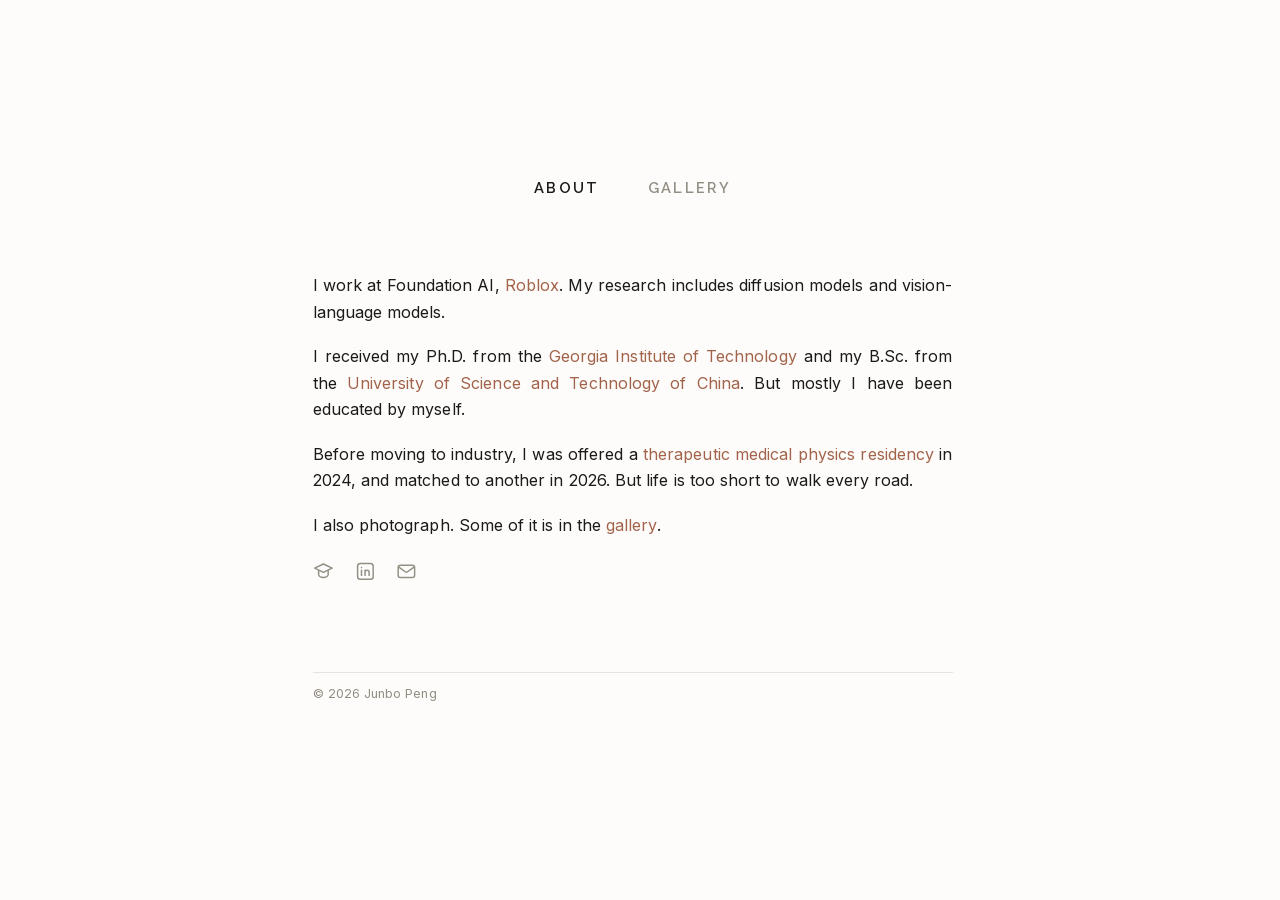
==== index.html @ 5d216608 "Add files via upload" ====
<!DOCTYPE html>
<html lang="en">
<head>
<meta charset="UTF-8">
<meta name="viewport" content="width=device-width, initial-scale=1">

<title>Junbo Peng</title>
<!-- ✏️ 替换：一句话描述，搜索引擎结果里会显示 -->
<meta name="description" content="Personal homepage of Junbo Peng — research in diffusion models and vision-language models, and photography.">

<!-- 分享到微信 / Slack / Twitter 时显示的预览卡片 -->
<!-- ✏️ 替换：上线后把 og:url 和 og:image 换成你的真实域名绝对路径 -->
<meta property="og:type"        content="website">
<meta property="og:title"       content="Junbo Peng">
<meta property="og:description" content="Research in diffusion models and vision-language models, and photography.">
<meta property="og:url"         content="https://junbopeng.github.io/">
<meta property="og:image"       content="https://junbopeng.github.io/images/og-card.jpg">
<meta name="twitter:card"       content="summary_large_image">

<link rel="icon" href="images/favicon-32.png" type="image/png" sizes="32x32">
<link rel="icon" href="images/favicon-16.png" type="image/png" sizes="16x16">
<link rel="apple-touch-icon" href="images/apple-touch-icon.png">
<link rel="preload" href="fonts/inter-latin.woff2" as="font" type="font/woff2" crossorigin>
<link rel="preload" href="fonts/raleway-latin.woff2" as="font" type="font/woff2" crossorigin>
<link rel="stylesheet" href="css/style.css?v=20261011-mobile-viewer">
</head>

<body>

<header class="masthead page reveal" style="--i:0">
  <nav class="nav" aria-label="Sections">
    <a href="index.html" aria-current="page">About</a>
    <a href="gallery.html">Gallery</a>
  </nav>
</header>

<!-- 页面上不显示，但搜索引擎和读屏软件需要一个 h1 -->
<h1 class="sr-only">Junbo Peng</h1>

<main class="page">

  <!-- ===== Intro ========================================================= -->
  <section class="intro reveal" style="--i:1" aria-label="Introduction">
    <p>
      I work at Foundation AI, <a href="https://www.roblox.com/">Roblox</a>.
      My research includes diffusion models and vision-language models.
    </p>
    <p>
      I received my Ph.D. from the
      <a href="https://www.gatech.edu/">Georgia Institute of Technology</a>
      and my B.Sc. from the
      <a href="https://en.ustc.edu.cn/">University of Science and Technology of China</a>.
      But mostly I have been educated by myself.
    </p>
    <p>
      Before moving to industry, I was offered a
      <a href="https://natmatch.com/medphys/">therapeutic medical physics residency</a>
      in 2024, and matched to another in 2026.
      But life is too short to walk every road.
    </p>
    <p>
      I also photograph. Some of it is in the <a href="gallery.html">gallery</a>.
    </p>
  </section>

  <!-- ===== 链接图标 =======================================================
       想加别的（GitHub、CV、ORCID…）复制一个 <li> 换掉 svg 里的路径就行。 -->
  <ul class="social reveal" style="--i:2">
    <li>
      <a href="https://scholar.google.com/citations?user=I4GqfzMAAAAJ&amp;hl=en"
         aria-label="Google Scholar" title="Google Scholar">
        <svg viewBox="0 0 24 24" aria-hidden="true">
          <path d="M12 3.5 22 8.3l-10 4.8L2 8.3z"/>
          <path d="M6.5 10.9v4.8c0 1.9 2.5 3.4 5.5 3.4s5.5-1.5 5.5-3.4v-4.8"/>
        </svg>
      </a>
    </li>
    <li>
      <!-- ✏️ 账号恢复后补上 href="https://www.linkedin.com/in/…"。
           现在故意不写 href：这样它不可点、也不进 Tab 焦点，不会变成死链。
           上线前若仍没有链接，把这个 <li> 整个删掉。 -->
      <a aria-label="LinkedIn" title="LinkedIn">
        <svg viewBox="0 0 24 24" aria-hidden="true">
          <rect x="3" y="3" width="18" height="18" rx="3.2"/>
          <path d="M7.5 10.6v6M7.5 7.6v.05"/>
          <path d="M11.6 16.6v-6M11.6 13.2c0-1.4 1-2.5 2.3-2.5s2.4 1.1 2.4 2.5v3.4"/>
        </svg>
      </a>
    </li>
    <li>
      <a href="mailto:pjbustc@gmail.com" aria-label="Email" title="Email">
        <svg viewBox="0 0 24 24" aria-hidden="true">
          <rect x="2.5" y="5" width="19" height="14" rx="2.6"/>
          <path d="m3.7 7.4 7.4 5.3a1.6 1.6 0 0 0 1.8 0l7.4-5.3"/>
        </svg>
      </a>
    </li>
  </ul>

</main>

<footer class="foot page reveal" style="--i:5">
    <span>© 2026 Junbo Peng</span>
</footer>

<script src="js/util.js"></script>
<script src="js/protect.js"></script>
</body>
</html>
---- css/style.css ----
/* =========================================================================
   Personal site — refined minimal
   自托管 Inter（正文）+ Raleway（导航/页脚）· 纸白 · 居中单栏
   ========================================================================= */

/* ---------- 1. 自托管字体 ----------------------------------------------- */

@font-face {
  font-family: 'Raleway';
  src: url('../fonts/raleway-latin.woff2') format('woff2');
  font-weight: 300 700;
  font-style: normal;
  font-display: swap;
  unicode-range: U+0000-00FF, U+0131, U+0152-0153, U+02BB-02BC, U+02C6,
    U+02DA, U+02DC, U+0304, U+0308, U+0329, U+2000-206F, U+20AC, U+2122,
    U+2191, U+2193, U+2212, U+2215, U+FEFF, U+FFFD;
}

@font-face {
  font-family: 'Raleway';
  src: url('../fonts/raleway-latin-ext.woff2') format('woff2');
  font-weight: 300 700;
  font-style: normal;
  font-display: swap;
  unicode-range: U+0100-02BA, U+02BD-02C5, U+02C7-02CC, U+02CE-02D7,
    U+02DD-02FF, U+0304, U+0308, U+0329, U+1D00-1DBF, U+1E00-1E9F,
    U+1EF2-1EFF, U+2020, U+20A0-20AB, U+20AD-20C0, U+2113, U+2C60-2C7F,
    U+A720-A7FF;
}

/* 照片信息用的界面字体。原来这里走系统字体栈（iOS 上 SF Pro、Windows 上
   Segoe UI），各家系统的界面字体都是为小字号密集数字设计的，读起来舒服，
   但每个平台长得不一样。Inter 是照着同一个方向做的开源字体（SIL OFL，
   允许随网站分发；SF Pro 的授权不允许），自带就能让所有设备渲染一致。
   只取 latin / latin-ext 两个子集，不要斜体——照片信息永远不用斜体。 */
@font-face {
  font-family: 'Inter';
  src: url('../fonts/inter-latin.woff2') format('woff2');
  font-weight: 400 600;
  font-style: normal;
  font-display: swap;
  unicode-range: U+0000-00FF, U+0131, U+0152-0153, U+02BB-02BC, U+02C6,
    U+02DA, U+02DC, U+0304, U+0308, U+0329, U+2000-206F, U+20AC, U+2122,
    U+2191, U+2193, U+2212, U+2215, U+FEFF, U+FFFD;
}

@font-face {
  font-family: 'Inter';
  src: url('../fonts/inter-latin-ext.woff2') format('woff2');
  font-weight: 400 600;
  font-style: normal;
  font-display: swap;
  unicode-range: U+0100-02BA, U+02BD-02C5, U+02C7-02CC, U+02CE-02D7,
    U+02DD-02FF, U+0304, U+0308, U+0329, U+1D00-1DBF, U+1E00-1E9F,
    U+1EF2-1EFF, U+2020, U+20A0-20AB, U+20AD-20C0, U+2113, U+2C60-2C7F,
    U+A720-A7FF;
}

@font-face {
  font-family: 'Raleway';
  src: url('../fonts/raleway-latin-italic.woff2') format('woff2');
  font-weight: 300 700;
  font-style: italic;
  font-display: swap;
  unicode-range: U+0000-00FF, U+0131, U+0152-0153, U+02BB-02BC, U+02C6,
    U+02DA, U+02DC, U+0304, U+0308, U+0329, U+2000-206F, U+20AC, U+2122,
    U+2191, U+2193, U+2212, U+2215, U+FEFF, U+FFFD;
}

/* ---------- 2. Tokens --------------------------------------------------- */

:root {
  /* 纸白，不是纯白。整站的灰都偏暖（R 比 B 高 10–15），背景若是绝对中性的
     #ffffff，被这一圈暖灰围着就会被眼睛读成「发黄的白」——不是错觉，是同时
     对比。让背景也带一点同样的暖，整体色温才一致。
     和看图层的 #f7f6f3 还构成一个连续的层次：纸白 → 盖上来的那一层稍深。 */
  --bg:          #fdfcfa;
  --ink:         #1b1a18;
  --ink-soft:    #56534c;
  --ink-faint:   #948f85;
  --rule:        #e7e4dd;
  --rule-strong: #cfcbc2;
  --accent:      #a2634a;   /* used sparingly: active tab + link hover */
  --wash:        #faf9f6;

  --measure: 46rem;   /* About 正文列 —— 每行约 87 字符 */
  --wide:    72rem;   /* Gallery */
  --gutter:  clamp(1.5rem, 5vw, 3rem);

  /* tab 栏上面的留白——原来头像 + 姓名 + 职称行占的那块。
     用 vh 是为了在任何屏幕高度上比例一致；调这一个值就能把整站上移/下移。 */
  --masthead-top:   clamp(3.5rem, 22vh, 11rem);
  /* 滚动钉住之后，tab 上方保留的那一点呼吸——别让字贴死浏览器边 */
  --masthead-stuck: 1.15rem;
  /* 内容从下面滑过去时，带子底边和照片之间的那道空隙 */
  --shelf:          0.9rem;
  /* tab 栏到正文之间的间距 */
  --content-gap:    clamp(2.4rem, 6vw, 4rem);

  /* 正文用 Inter —— 它是为屏幕正文设计的：x-height 大、字腔收敛，
     16px 下的清晰度相当于 Raleway 的 17px，而字块更实、更成段。 */
  --sans: 'Inter', -apple-system, BlinkMacSystemFont, 'Segoe UI',
          'Helvetica Neue', Arial, 'PingFang SC', 'Microsoft YaHei', sans-serif;

  /* Raleway 退到展示位：导航、页脚这类短的、全大写加宽字距的文本。
     它是展示体，那正是它擅长的地方；整段正文用它会显得空。 */
  --display: 'Raleway', 'Helvetica Neue', Arial, 'PingFang SC',
             'Hiragino Sans GB', 'Microsoft YaHei', sans-serif;

  /* 照片信息（地点/时间/机身/参数）。现在和正文同一个字体了，这个 token
     单独留着，是为了以后想让照片信息和正文分家时只改这一行。 */
  --meta-sans: var(--sans);
  --ease: cubic-bezier(0.22, 0.61, 0.36, 1);
}

/* ---------- 3. Reset ---------------------------------------------------- */

*, *::before, *::after { box-sizing: border-box; }

html {
  -webkit-text-size-adjust: 100%;
  scroll-behavior: smooth;
  /* 始终预留滚动条宽度。否则内容变长、滚动条出现时容器会突然窄十几像素，
     已经按旧宽度算好的对齐行就会溢出（也顺带消除了翻页时的整体位移）。 */
  scrollbar-gutter: stable;
}

body {
  margin: 0;
  background: var(--bg);
  color: var(--ink);
  font-family: var(--sans);
  font-size: 1rem;             /* 16px —— Inter 的 x-height 够大，不需要 Raleway 那额外一号 */
  font-weight: 400;
  line-height: 1.65;
  letter-spacing: 0.004em;
  -webkit-font-smoothing: antialiased;
  -moz-osx-font-smoothing: grayscale;
}

img { max-width: 100%; height: auto; display: block; }

/* 照片不可拖拽、不可选中、iOS 上长按不弹「存储图像」。
   这只是门槛，不是锁——浏览器要显示图片就必须先下载它。真正起作用的
   是只发 2400px 这件事，见 README。 */
.jtile img,
.gtile img,
.series-cover img,
.lightbox-stage img {
  -webkit-user-drag: none;
  user-select: none;
  -webkit-user-select: none;
  -webkit-touch-callout: none;
}

::selection { background: #f0e2da; color: var(--ink); }

:focus-visible {
  outline: 2px solid var(--accent);
  outline-offset: 3px;
  border-radius: 2px;
}

/* ---------- 4. Shell ---------------------------------------------------- */

.page {
  max-width: var(--measure);
  margin-inline: auto;
  padding-inline: var(--gutter);
}

.page--wide { max-width: var(--wide); }

/* ---------- 5. Masthead ------------------------------------------------- */
/* tab 栏（gallery 页还含分类 bar），滚动时钉在顶部。
   Change --masthead-top if you want it to breathe more or less. */

.masthead {
  padding-top: var(--masthead-top);
  padding-bottom: var(--shelf);

  /* 负的 top 是这里的关键：粘性定位要等元素顶边碰到 top 才停住，给个负值，
     它就会先往上滚掉 (--masthead-top − --masthead-stuck) 那么高，也就是把那块
     大留白滚出视野，然后才停下。于是「进门第一眼的留白」和「浏览时的紧凑」
     用同一个盒子实现，不需要 JS 去测量或切换 class。 */
  position: sticky;
  top: calc(var(--masthead-stuck) - var(--masthead-top));
  z-index: 20;
  background: var(--bg);        /* 不透明，照片才能干净地滑到下面 */
}

/* tab 栏到正文之间的间距。它挂在正文上而不是塞进 .masthead 的 padding，
   是因为这段空隙应该跟着内容一起滚走——钉住的那条带子只该有 bar 和一点余白。
   减去 --shelf 是因为那部分已经由 .masthead 的下内边距提供了。 */
body > main { margin-top: calc(var(--content-gap) - var(--shelf)); }

/* Visually hidden, still read by search engines and screen readers */
.sr-only {
  position: absolute;
  width: 1px;
  height: 1px;
  margin: -1px;
  padding: 0;
  overflow: hidden;
  clip: rect(0 0 0 0);
  clip-path: inset(50%);
  white-space: nowrap;
  border: 0;
}

/* ---------- 6. Tabs ----------------------------------------------------- */

.nav {
  /* tab 字号——这一个值改完，间距和下划线会跟着一起缩放 */
  --tab-size: 0.92rem;

  display: flex;
  justify-content: center;
  gap: clamp(2rem, 5vw, 3rem);
}

.nav a {
  position: relative;
  padding-bottom: 0.5rem;
  color: var(--ink-faint);
  font-family: var(--display);
  font-size: var(--tab-size);
  font-weight: 600;
  letter-spacing: 0.16em;
  text-transform: uppercase;
  text-decoration: none;
  transition: color 0.28s var(--ease);
}

.nav a::after {
  content: '';
  position: absolute;
  left: 0;
  bottom: 0;
  width: 100%;
  height: 1px;
  background: var(--accent);
  transform: scaleX(0);
  transform-origin: center;
  transition: transform 0.34s var(--ease);
}

/* 悬停时出横线 —— 这时候它表示「可以点」，是动作提示 */
.nav a:hover { color: var(--ink); }
.nav a:hover::after { transform: scaleX(1); }

/* 当前页只靠文字颜色区分，不再加横线：
   深色 vs 浅灰 已经说清楚了，横线是把同一件事说第二遍；
   而且页面上还有一条同为 --accent 的分类 bar，两条同色横线上下叠着
   会被误读成一组。状态对读屏软件由 aria-current 承担，不受影响。 */
.nav a[aria-current='page'] { color: var(--ink); }

/* ---------- 7. 正文 ------------------------------------------------------- */

p { margin: 0 0 1.15rem; }
p:last-child { margin-bottom: 0; }

/* 正文链接靠颜色区分，不带下划线。
   赭石对正文的对比度是 3.66:1，过了「纯靠颜色区分链接」的 3:1 门槛
   （WCAG 1.4.1 / 技术 G183）。但那条技术还要求悬停和聚焦时出现一个
   非颜色的提示 —— 所以 hover 时补一条下划线，focus 由全局的
   :focus-visible 描边负责。
   导航、社交图标、Series 那几类链接都自带 color 声明，不受这里影响。 */
a {
  color: var(--accent);
  text-decoration: none;
  text-decoration-thickness: 1px;
  text-underline-offset: 0.22em;
  transition: color 0.25s var(--ease);
}

a:hover {
  color: #7f4d3a;                                          /* 老浏览器兜底 */
  color: color-mix(in srgb, var(--accent) 80%, var(--ink));
  text-decoration: underline;
}

/* 上面那条下划线只该出现在正文的行内链接上。
   这几类链接各自已经有悬停语言 —— tab 是 ::after 画的那条动画线、
   图标是变色加底色、系列卡片是整块响应 —— 再叠一条真正的 text-decoration
   就会出现两道线。它们的 :hover 规则里没写 text-decoration，
   所以会落到通用规则上，必须在这里挡掉。 */
.nav a:hover,
.social a:hover,
.social a:focus-visible,
.series-link:hover { text-decoration: none; }

/* ---------- 8. Intro ----------------------------------------------------- */

.intro {
  /* 12px。原来是 clamp(2.2rem, 5vw, 3.2rem)，在宽屏上是 51px —— 图标上下
     各隔着几十像素、左右全是空的，就成了漂在中间的一块。贴到这个距离，
     它才读成最后一段的尾巴。 */
  padding-bottom: 0.75rem;
}

.intro p {
  text-align: justify;
  /* 两端对齐必须配连字符断词，否则为了撑满每一行，词间距会被拉开，
     形成一条条贯穿段落的空白「河流」。断词依赖 <html lang>，已设为 en。 */
  -webkit-hyphens: auto;
  hyphens: auto;
}

/* ---------- 9. 链接图标 --------------------------------------------------- */

.social {
  margin: 0;
  padding: 0;
  list-style: none;
  display: flex;
  /* gap 是 0，但看上去仍有 20px 的空档 —— 42px 的圆形热区里图形只占 21px，
     两边各有 10px 看不见的留白。热区不能再小（44px 是可点击下限），所以
     想收紧只能从 gap 下手。原来 gap: 0.5rem 时视觉间距是 29px，
     比图形本身还宽 1.4 倍，一排读起来是散的。
     热区首尾相接也更好点 —— 中间不留"点了没反应"的死区。 */
  gap: 0;
  /* 图形两侧那 10px 留白同样让最左的图标看起来往右缩，往左抵掉一点才和
     正文左缘对齐。 */
  margin-left: -0.6rem;
}

.social a {
  display: grid;
  place-items: center;
  width: 2.6rem;
  height: 2.6rem;
  border-radius: 50%;
  color: var(--ink-faint);
  text-decoration: none;
  transition: color 0.25s var(--ease), background 0.25s var(--ease);
}

.social a:hover,
.social a:focus-visible {
  color: var(--accent);
  background: rgba(30, 26, 20, 0.05);
}

.social svg {
  width: 1.3rem;
  height: 1.3rem;
  fill: none;
  stroke: currentColor;
  stroke-width: 1.7;
  stroke-linecap: round;
  stroke-linejoin: round;
}

/* ---------- 12. Footer --------------------------------------------------- */

/* 页脚不写 font-family —— 直接继承 body 的 --sans（Inter），和正文一致。
   Raleway 只留给导航了。 */
.foot {
  margin-top: clamp(3rem, 7vw, 5rem);
  padding-block: 0.85rem clamp(2.5rem, 6vw, 4rem);
  /* 行高必须一起收。页脚原本继承正文的 1.65，11.5px 的字行盒就有 19px，
     字形上下各多出约 3.7px 空的半行距 —— 它撑在 padding 和字之间，
     所以只调 padding 的话，眼睛看到的空档永远比写的数大一截。
     单行小字不需要 1.65，那是给多行正文的。 */
  line-height: 1.2;
  position: relative;              /* ::before 的定位基准 */
  display: flex;
  flex-wrap: wrap;
  justify-content: space-between;
  align-items: center;
  gap: 0.5rem 1.5rem;
  color: var(--ink-faint);
  /* 0.8rem 而不是原来的 0.72rem：全大写靠 cap height 撑视觉大小，改成小写之后
     只剩 x-height，同样字号会显得小一号，补回来。 */
  font-size: 0.8rem;
  /* 字距也要一起收。0.1em 是给全大写的——大写字母本来就挤，需要拉开才好认；
     小写字母自带字腔，再拉开就散成一个个孤立的字母了。 */
  letter-spacing: 0.005em;
}

/* 横线用绝对定位的 ::before，不用 border-top。
   border 画在盒子的内边距外沿，而 .page 左右各有一个 --gutter 的槽，
   所以 border-top 会比文字每边宽出一个槽（实测 736px vs 640px）。
   这里按槽内缩，线就和正文、和上面的内容严格对齐了。
   flex 容器里绝对定位的子元素不算 flex item，不会挤进那一行。 */
.foot::before {
  content: '';
  position: absolute;
  top: 0;
  left: var(--gutter);
  right: var(--gutter);
  border-top: 1px solid var(--rule);
}

/* ---------- 12b. 分类筛选（扁长 bar，无文字标签）-------------------------
   按钮本身撑到 44px 高（触摸目标下限），画出来的 bar 只有 5px —— 视觉上是
   一条细线，手指点得中。分类名只存在于 title 和 aria-label 里：页面上不显示，
   但鼠标悬停能确认、读屏软件能正常使用。 */

/* 四条等分整个网格宽度，缝隙很窄 —— 读起来是一条被切成四段的线，
   而不是几个漂在中间的小标记。 */
.filter {
  display: flex;
  gap: 0.22rem;
  /* 下方的空隙由 .masthead 的 --shelf 统一给，这里不再自带外边距——
     否则钉住时带子底下会多出一段空白 */
  margin: 0;
}

.filter button {
  flex: 1;
  min-width: 0;
  height: 2.75rem;              /* 44px 热区 */
  padding: 0;
  border: 0;
  background: none;
  cursor: pointer;
  display: grid;
  place-items: center;
}

/* 四段都是实心的，只有深浅之分 —— 描边的空框会读成「四个盒子」，太吵；
   同一条线上一段变深，才读成「这一段被选中了」。
   全部走站点强调色 --accent（黄棕 / 赭石），和导航选中的下划线同一个颜色，
   所以这条 bar 读起来是站点自己的东西，而不是一个通用控件。 */
.filter {
  --bar-idle:  #e5d3cc;                    /* 老浏览器兜底 */
  --bar-idle:  color-mix(in srgb, var(--accent) 28%, var(--bg));
  --bar-hover: #cca99c;
  --bar-hover: color-mix(in srgb, var(--accent) 55%, var(--bg));
}

.filter button::before {
  content: '';
  width: 100%;
  height: 0.34rem;
  border-radius: 1px;
  background: var(--bar-idle);
  transition: background 0.22s var(--ease);
}

.filter button:hover::before               { background: var(--bar-hover); }
.filter button[aria-pressed='true']::before,
.filter button[aria-pressed='true']:hover::before { background: var(--accent); }

.filter button:focus-visible {
  outline: 2px solid var(--accent);
  outline-offset: -6px;
}

/* 没有文字标签时，「点了之后画面变了」是唯一的反馈，得让它看得见。
   用 animation 而不是「加 class → 定时器移除」：定时器被节流时那个 class
   会留在原地，整个网格就一直是灰的。动画播完自己就恢复，没有卡住的可能。 */
@keyframes gallery-swap {
  from { opacity: 0.25; }
  to   { opacity: 1; }
}
.gallery.is-swapping { animation: gallery-swap 0.28s var(--ease); }

/* ---------- 13. Gallery grid --------------------------------------------- */

/* ---------- 13. Gallery：模块化网格 ---------------------------------------
   每个横图占一格，竖图占上下两格 —— 数学上很凑巧：3:2 横图两张竖排的高度
   只比 2:3 竖图矮约 12%，所以竖图只需裁掉很小一点就能对齐。
   裁切只发生在展示层（object-fit: cover），文件和灯箱里都是完整画面。
   列数和行高由 js/gallery.js 按容器宽度算出来写进内联样式。 */

.gallery {
  display: grid;
  padding-bottom: 1rem;
}

.gtile {
  position: relative;
  display: block;
  overflow: hidden;
  text-decoration: none;
  cursor: zoom-in;
}

/* 竖图占两行 */
.gtile--tall { grid-row: span 2; }

.gtile img {
  width: 100%;
  height: 100%;
  object-fit: cover;
  object-position: center;     /* 裁上下两头，保留中间 */
  transition: opacity 0.35s var(--ease);
}

.gtile:hover img { opacity: 0.88; }

.jtile .shot-cap,
.gtile .shot-cap {
  display: block;
  position: absolute;
  left: 0;
  right: 0;
  bottom: 0;
  padding: 3.2rem 0.9rem 0.75rem;
  /* 三段而不是两段：文字所在的那一条要保持足够暗，再往上才开始化开。
     单纯的「底部 0.55 → 顶部透明」在文字高度上只剩 0.39，压不住亮的画面——
     旧金山黑白那张的楼顶把对比度拉到 2.4:1，白字几乎看不见。 */
  background: linear-gradient(to top,
              rgba(20, 18, 16, 0.70) 0,
              rgba(20, 18, 16, 0.60) 45%,
              transparent 100%);
  color: #fff;
  font-family: var(--meta-sans);   /* 和看图界面的照片信息保持一致 */
  font-size: 0.78rem;
  font-weight: 500;
  letter-spacing: 0.01em;
  opacity: 0;
  transition: opacity 0.32s var(--ease);
}

.jtile:hover .shot-cap,
.jtile:focus-visible .shot-cap,
.gtile:hover .shot-cap,
.gtile:focus-visible .shot-cap { opacity: 1; }

/* 触屏没有悬停。
   Series 页（.jtile）的地名因此常显。
   Gallery 的网格（.gtile）不常显：每张缩略图底下都压一条深色渐变加白字，
   十三张一起看就是十三块黑角，网格本身的节奏全被盖住了。手机上点开大图
   一样能看到地名，所以这里留白。要改的话把 .gtile .shot-cap 加进下面这条。 */
@media (hover: none) {
  .jtile .shot-cap { opacity: 1; }
}

/* ---------- 13b. Series index --------------------------------------------- */

/* 两列 —— 索引要读起来像目录：一屏能看到三四个系列，而不是一个系列占一屏 */
.series-list {
  margin: 0;
  padding: 0;
  list-style: none;
  display: grid;
  grid-template-columns: repeat(auto-fit, minmax(19rem, 1fr));
  gap: clamp(2rem, 4vw, 3.25rem) clamp(1.5rem, 3vw, 2.5rem);
  max-width: 56rem;
  margin-inline: auto;
}

.series-link {
  display: grid;
  gap: 0.9rem;
  text-decoration: none;
  color: inherit;
}

.series-cover {
  display: block;
  overflow: hidden;
  aspect-ratio: 3 / 2;
}

.series-cover img {
  width: 100%;
  height: 100%;
  object-fit: cover;
  transition: opacity 0.4s var(--ease), transform 0.8s var(--ease);
}

.series-link:hover .series-cover img { opacity: 0.9; transform: scale(1.02); }

.series-meta { display: grid; gap: 0.15rem; }

.series-title {
  font-size: 1.05rem;
  font-weight: 600;
  letter-spacing: 0.01em;
}

.series-sub {
  font-family: var(--meta-sans);
  font-size: 0.85rem;
  color: var(--ink-faint);
}

.series-link:hover .series-title { color: var(--accent); }

/* ---------- 13c. One series: justified rows -------------------------------- */

.set-head {
  padding-bottom: clamp(1.8rem, 4vw, 2.6rem);
  display: grid;
  gap: 0.3rem;
  justify-items: center;
  text-align: center;
}

.set-back {
  font-family: var(--meta-sans);
  font-size: 0.82rem;
  color: var(--ink-faint);
  text-decoration: none;
  margin-bottom: 0.6rem;
}

.set-back:hover { color: var(--accent); }

.set-title {
  margin: 0;
  font-size: clamp(1.3rem, 3vw, 1.7rem);
  font-weight: 300;
  letter-spacing: 0.01em;
}

.set-sub {
  margin: 0;
  font-family: var(--meta-sans);
  font-size: 0.85rem;
  color: var(--ink-faint);
}

.jrow {
  display: flex;
  /* 视口外的行不参与渲染 —— 上百张时滚动流畅度差别很明显。
     contain-intrinsic-size 由 JS 按行高写入，避免滚动条乱跳。 */
  content-visibility: auto;
}

.jtile {
  display: block;
  position: relative;
  overflow: hidden;
  flex: none;
  cursor: zoom-in;
}

.jtile img {
  width: 100%;
  height: 100%;
  object-fit: cover;
  transition: opacity 0.35s var(--ease);
}

.jtile:hover img { opacity: 0.88; }

/* 触发「继续加载」的哨兵。必须有真实高度：IntersectionObserver 对
   零面积元素的相交判定在各浏览器上并不一致，实测不会触发。 */
#jsentinel { height: 1px; }

/* ---------- 14. Lightbox -------------------------------------------------- */

/* 浅色观片背景，和站点整体一致。底色比页面白稍暗一点点，
   让它读起来是「盖上来的一层」而不是同一张纸；照片带一层柔和投影，
   否则浅色背景上白色调的照片会没有边界、显得漂浮。 */

.lightbox {
  --lb-bg:       #f7f6f3;
  --lb-ink:      var(--ink);
  --lb-ink-soft: var(--ink-faint);
  --lb-shadow:   drop-shadow(0 16px 40px rgba(38, 33, 27, 0.17));
  /* 照片信息的灰：文字和图标同一个值。把 50% 调大就更黑、更清晰 */
  --lb-meta-ink: #898886;                                          /* 老浏览器兜底 */
  --lb-meta-ink: color-mix(in srgb, var(--lb-ink) 50%, var(--lb-bg));
  /* 控件尺寸与它到照片的距离；舞台留白按这个算，箭头才不会压到照片上 */
  --lb-ctrl:     3.25rem;
  --lb-ctrl-gap: 0.8rem;
  --lb-pad-x:    clamp(1rem, 4vw, calc(var(--lb-ctrl) + var(--lb-ctrl-gap) + 0.75rem));
  /* 照片最多占显示区的比例 —— 调这一个值就能改看图时照片的大小 */
  --lb-scale:    0.8;
  /* 照片下沿到参数行的距离 */
  --lb-cap-gap:  0.95rem;

  position: fixed;
  inset: 0;
  z-index: 100;
  display: grid;
  overflow: hidden;        /* 兜底：任何残留溢出都不该把页面撑出横向滚动 */
  background: var(--lb-bg);
  opacity: 0;
  visibility: hidden;
  transition: opacity 0.3s var(--ease), visibility 0.3s;
}

.lightbox.is-open { opacity: 1; visibility: visible; }

/* 单个 <img> 铺满整个 stage，用 object-fit 把照片装在里面。
   显示框由 stage 决定、与图片自身分辨率无关，所以先塞缓存里的小图、
   再换成全尺寸图时不会跳尺寸。加载中带一点模糊，换图时自然「变清晰」。 */
.lightbox-stage {
  display: grid;
  place-items: center;
  min-height: 0;
  /* 上方留白要装得下照片顶上的计数和关闭按钮 */
  padding: clamp(3.6rem, 8vh, 5rem) var(--lb-pad-x) clamp(1.5rem, 4vh, 2.5rem);
}

/* 尺寸等于照片本身（img 的像素尺寸由 fit() 给出），控件的定位基准 */
.lb-frame {
  position: relative;
  line-height: 0;
}

/* 照片和参数行是一个整体，一起居中 —— 参数行才会永远贴在照片下沿，
   而不是被留白推到屏幕底部。图片的像素尺寸由 gallery.js 的 fit() 算出来。 */
.lb-figure {
  margin: 0;
  display: flex;
  flex-direction: column;
  align-items: flex-start;   /* 参数行贴照片左缘 */
  gap: var(--lb-cap-gap);
  min-height: 0;
  /* 宽度由 gallery.js 的 fit() 设成照片宽度 —— 否则 figure 会被最宽的
     那一行文字撑开，照片和文字就不再共享同一条左边线 */
}

.lightbox-stage img {
  display: block;
  pointer-events: none;   /* 点空白关闭的判定交给 JS，见 gallery.js */
  /* drop-shadow 跟随照片的实际轮廓；box-shadow 会画在整个 img 盒子上。
     blur 两个状态都写上，函数列表一致过渡才能平滑插值。 */
  filter: blur(0) var(--lb-shadow);
  transition: filter 0.4s var(--ease);
}

#lbImage.is-loading { filter: blur(4px) var(--lb-shadow); }

.lightbox.is-open .lightbox-stage { animation: lb-in 0.42s var(--ease) both; }

@keyframes lb-in {
  from { opacity: 0; transform: scale(0.982); }
  to   { opacity: 1; transform: none; }
}

/* 四行：地点 / 时间 / 机身 / 曝光参数，整块与照片左对齐 */
.lightbox-bar {
  display: grid;
  gap: 0.42rem;
  justify-items: start;
  justify-content: start;
  max-width: 100%;
  text-align: left;
}

.lb-line {
  margin: 0;
  display: grid;
  grid-template-columns: auto 1fr;
  align-items: center;
  gap: 0.62rem;
  color: var(--lb-meta-ink);     /* 和图标同一个灰 */
  font-family: var(--meta-sans);
  font-size: 0.94rem;            /* 系统字体的 x-height 比 Raleway 小，补一点 */
  line-height: 1.45;
  letter-spacing: 0;             /* 不再需要 Raleway 那点补偿字距 */
}

.lb-line[hidden] { display: none; }

/* 没填地点时这一行留空但保留。空的 <span> 不产生行盒，会把整行压扁，
   用一个不换行空格把行高撑住，四行的总高度才在所有照片间保持一致。 */
.lb-line span:empty::after { content: "\00a0"; }

.lb-line--nums { font-variant-numeric: tabular-nums; }

/* 曝光行：F / S / ISO 是标签，压淡；数值保持正常，读的时候视线直接落在数上。
   用 color-mix 从同一个灰推导，改配色时不会脱节。 */
/* 曝光行：75mm F5.6 S1/500 ISO100
   参数内部不留空格，所以这一行里的空格全都是组与组之间的分隔 ——
   直接加宽它们就够了，不需要额外的元素。 */
.lb-exposure { word-spacing: 0.42em; }

.lb-line svg {
  width: 1.15em;
  height: 1.15em;
  fill: none;
  stroke: currentColor;
  stroke-width: 1.7;
  stroke-linecap: round;
  stroke-linejoin: round;
  /* 不再压透明度 —— 灰度已经做进 --lb-meta-ink，图标和文字才是同一个值 */
}

/* 定位针里那一点是实心的，不是描边的小圈。CSS 的 fill:none 会盖过
   SVG 的 fill 属性，所以必须在这里翻回来。 */
.lb-line svg .dot { fill: currentColor; stroke: none; }

/* ---- controls ---- */

/* z-index 是必需的，不是保险：stage 打开时带 transform 动画会被提升成合成层，
   而这些按钮在 DOM 里排在 stage 之前，不显式抬高就会被它盖住、点击失效。 */
.lb-btn {
  position: absolute;
  z-index: 2;
  width: var(--lb-ctrl);
  height: var(--lb-ctrl);
  display: grid;
  place-items: center;
  border: 0;
  border-radius: 50%;
  background: rgba(30, 26, 20, 0.045);
  color: var(--lb-ink-soft);
  cursor: pointer;
  transition: background 0.25s var(--ease), color 0.25s var(--ease);
}

.lb-btn:hover {
  background: rgba(30, 26, 20, 0.1);
  color: var(--ink);
}

/* 左右箭头：垂直居中于视口，水平位置由 fit() 按「最宽的照片」算出来。
   锚到照片本身的话，横图换竖图时照片一窄，按钮就会左右横跳。 */
.lb-prev,
.lb-next { top: 50%; transform: translateY(-50%); }

/* 关闭：照片正上方、右缘对齐 */
.lb-close {
  bottom: 100%;
  right: 0;
  margin-bottom: 0.45rem;
  width: 2.6rem;
  height: 2.6rem;
}

/* 图标画在 24 格网里、描边 1.7，和照片信息那四个图标同一套。
   关闭按钮的圆比箭头小，图形也跟着小一号，两者的留白比例才一致。 */
.lb-btn svg {
  width: 1.4rem;
  height: 1.4rem;
  fill: none;
  stroke: currentColor;
  stroke-width: 1.7;
  stroke-linecap: round;
  stroke-linejoin: round;
}

.lb-close svg { width: 1.15rem; height: 1.15rem; }

/* 只有一张照片时不显示左右箭头 */
.lightbox.is-single .lb-prev,
.lightbox.is-single .lb-next { display: none; }

/* 计数：照片正上方、左缘对齐 */
.lb-count {
  position: absolute;
  z-index: 2;
  bottom: 100%;
  left: 0;
  margin-bottom: 1.15rem;
  color: var(--lb-meta-ink);
  font-family: var(--meta-sans);
  font-size: 0.8rem;
  letter-spacing: 0.1em;
  line-height: 1;
  font-variant-numeric: tabular-nums;
}

/* 触屏上靠滑动翻页，箭头只会挡住照片 */
@media (hover: none) {
  .lb-prev, .lb-next { display: none; }
}

/* 窄屏（和网格换成两列同一个断点）。
   --lb-scale 是两个方向共用的：桌面是宽屏，收到 80% 正好把照片和边框拉开；
   到了竖长的手机屏，同一个比例只是把照片压成中间一小条，上下白白空着六成。
   这里让它吃满可用宽度，左右只留一点边距——横向已经没有箭头要避让了。
   高度那一路的约束（availH − 参数行）在 fit() 里，竖图不会被撑出屏幕。 */
@media (max-width: 640px) {
  .lightbox {
    --lb-scale: 1;
    --lb-pad-x: 1.1rem;
  }
  /* iOS 浏览器的大图不走 blur/drop-shadow 合成层，避免解码后照片空白。 */
  .lightbox-stage img,
  #lbImage.is-loading { filter: none; transition: none; }
  .lightbox.is-open .lightbox-stage { animation: none; }
}

body.lb-locked { overflow: hidden; }

/* ---------- 15. Load-in ---------------------------------------------------- */

.reveal {
  opacity: 0;
  transform: translateY(9px);
  animation: rise 0.75s var(--ease) forwards;
  animation-delay: calc(var(--i, 0) * 90ms);
}

@keyframes rise {
  to { opacity: 1; transform: none; }
}

@media (prefers-reduced-motion: reduce) {
  html { scroll-behavior: auto; }
  *, *::before, *::after {
    animation-duration: 0.01ms !important;
    animation-iteration-count: 1 !important;
    transition-duration: 0.01ms !important;
  }
  .reveal { opacity: 1; transform: none; }
}

/* ==========================================================================
   16. PLACEHOLDER HIGHLIGHT
   给待填写的内容加一层浅底色。正文已经全部填完，HTML 里现在一个
   <span class="todo"> 都没有了，所以这条规则暂时无处可用。

   留着是因为以后加新段落时它还有用：把 span 套上、把下面的注释去掉，
   没填的地方就会亮起来。确定不再需要就整节删掉。
   ========================================================================== */

/*
.todo {
  background: #fdf5ee;
  box-shadow: 0 0 0 2px #fdf5ee;
  border-radius: 1px;
}
*/
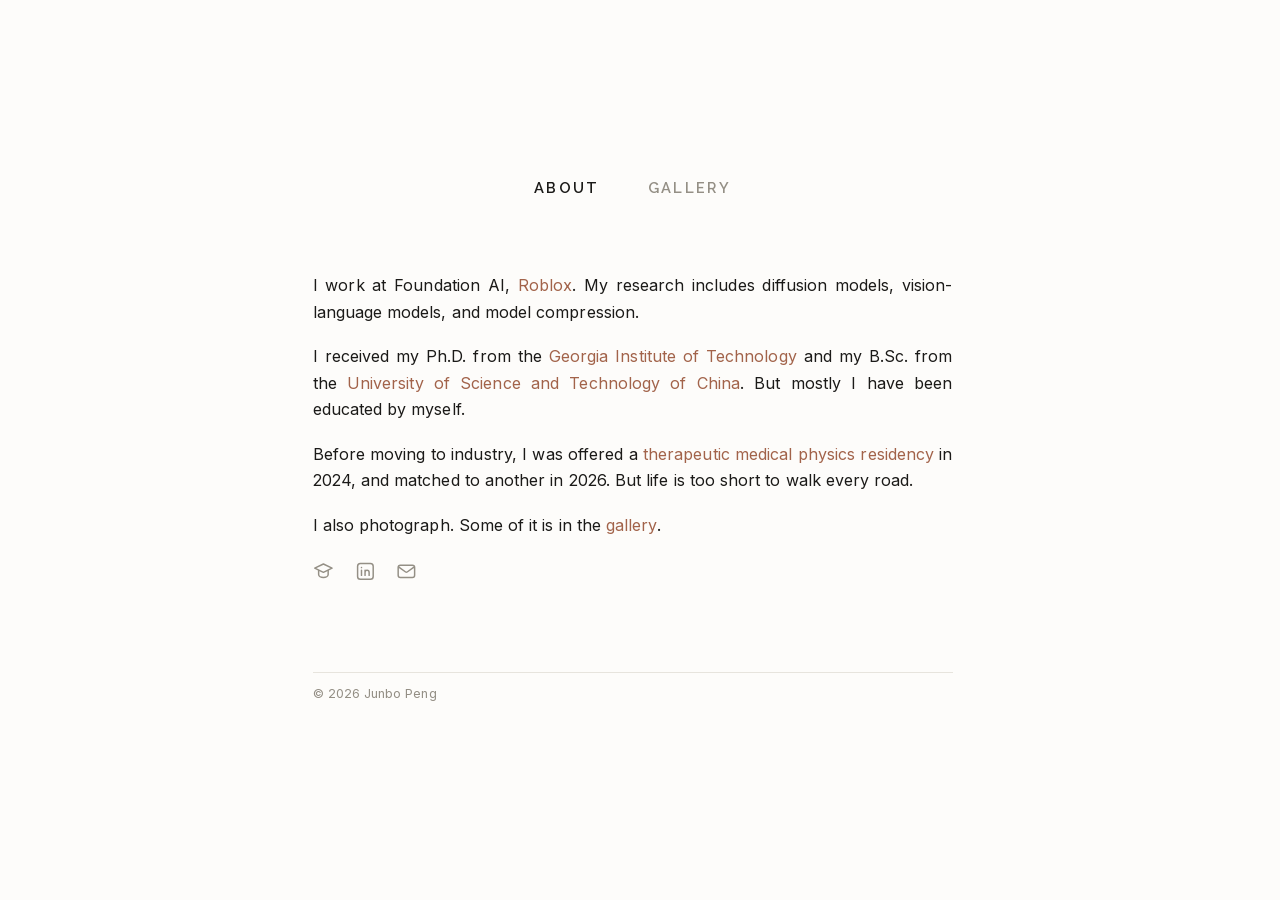
==== commit 2d0518a0: "Add files via upload" ====
--- a/index.html
+++ b/index.html
@@ -42,8 +42,8 @@
   <!-- ===== Intro ========================================================= -->
   <section class="intro reveal" style="--i:1" aria-label="Introduction">
     <p>
-      I work at Foundation AI, <a href="https://www.roblox.com/">Roblox</a>.
-      My research includes diffusion models and vision-language models.
+      I work at Foundation AI, <a href="https://about.roblox.com/engineering/cube">Roblox</a>.
+      My research includes diffusion models, vision-language models, and model compression.
     </p>
     <p>
       I received my Ph.D. from the
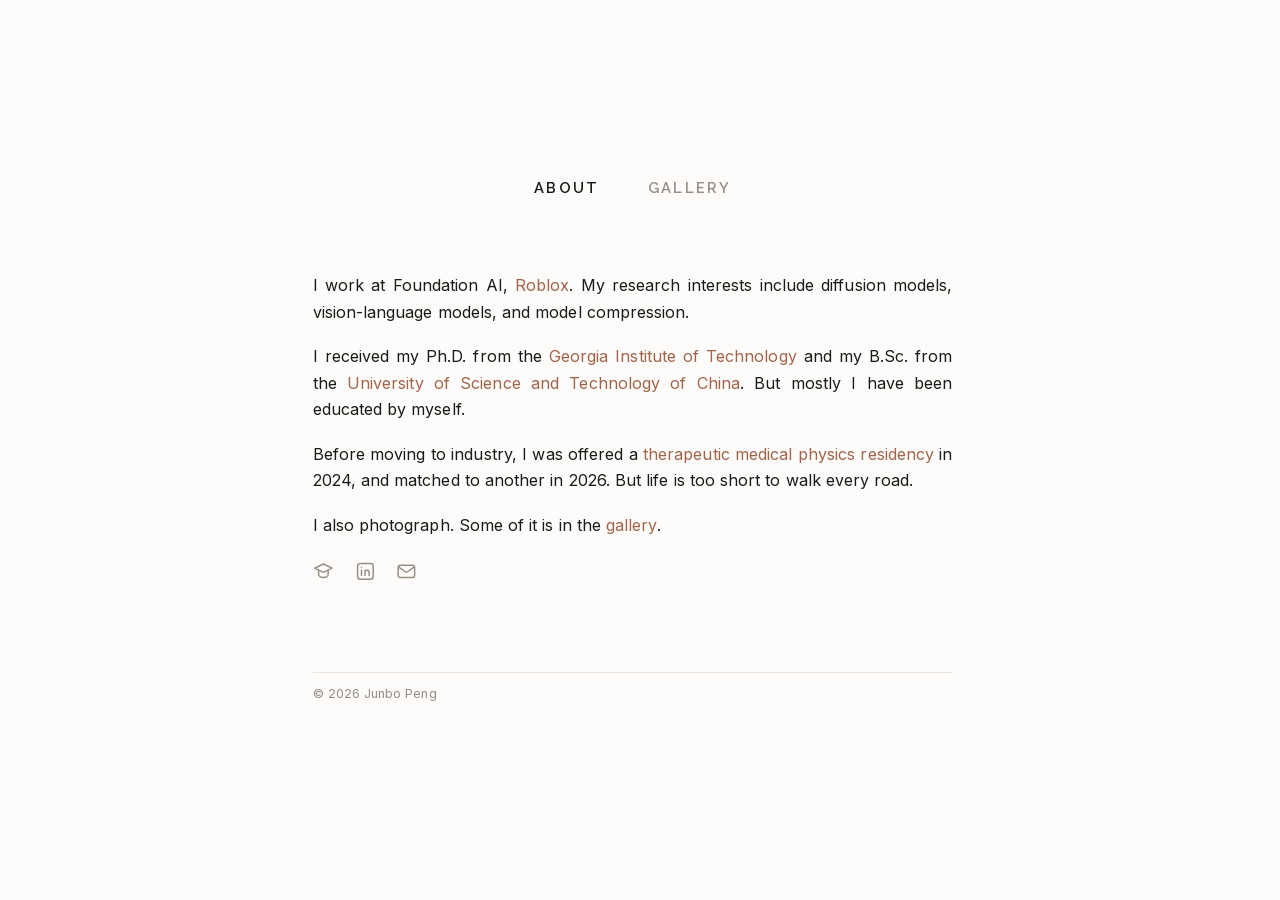
==== commit 070ce08a: "Add files via upload" ====
--- a/index.html
+++ b/index.html
@@ -43,7 +43,7 @@
   <section class="intro reveal" style="--i:1" aria-label="Introduction">
     <p>
       I work at Foundation AI, <a href="https://about.roblox.com/engineering/cube">Roblox</a>.
-      My research includes diffusion models, vision-language models, and model compression.
+      My research interests include diffusion models, vision-language models, and model compression.
     </p>
     <p>
       I received my Ph.D. from the
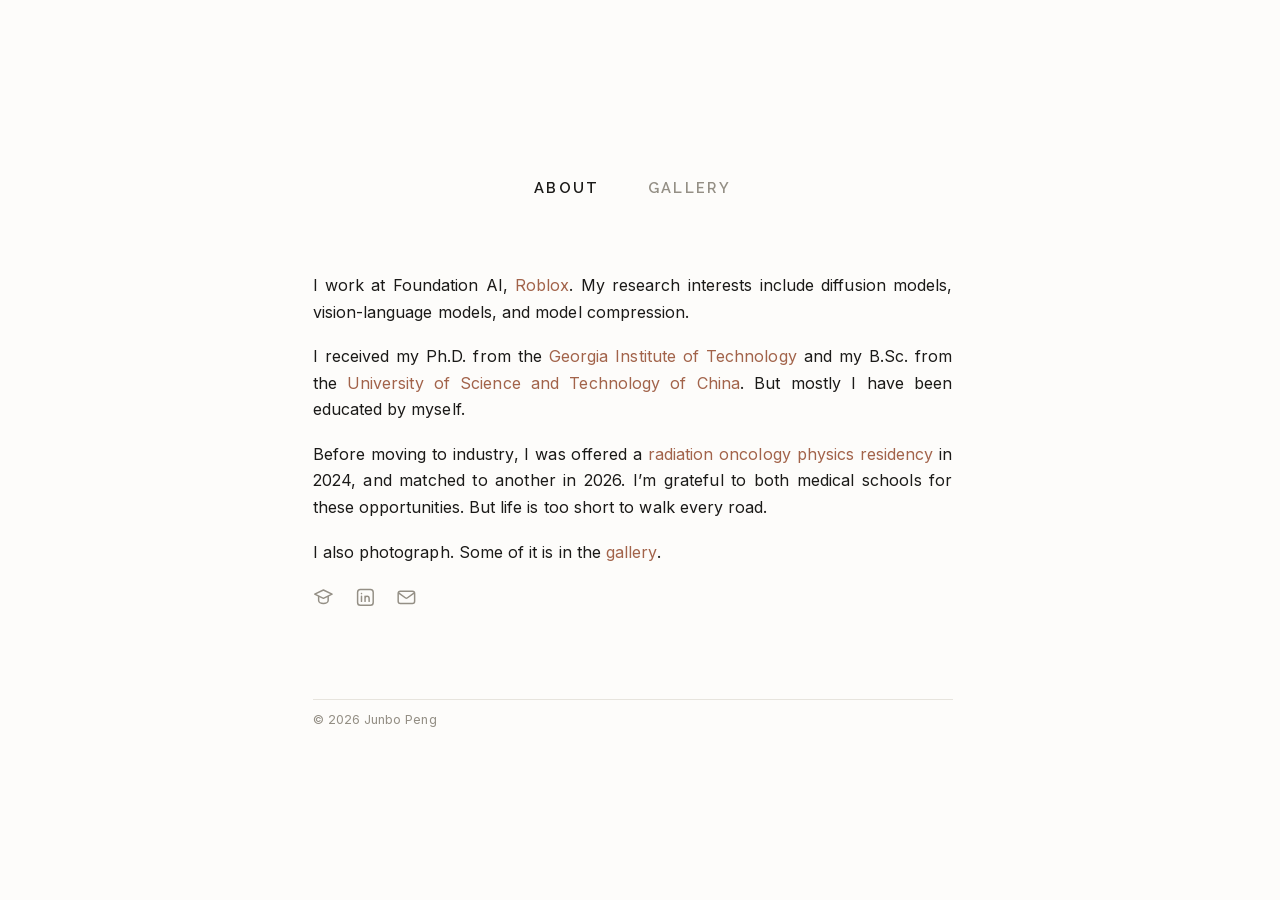
==== commit 3be95708: "Update residency wording and acknowledge both medical schools" ====
--- a/index.html
+++ b/index.html
@@ -4,14 +4,17 @@
 <meta charset="UTF-8">
 <meta name="viewport" content="width=device-width, initial-scale=1">
 
-<title>Junbo Peng</title>
+<title>Junbo Peng | Research &amp; Photography</title>
 <!-- ✏️ 替换：一句话描述，搜索引擎结果里会显示 -->
-<meta name="description" content="Personal homepage of Junbo Peng — research in diffusion models and vision-language models, and photography.">
+<meta name="description" content="Junbo Peng works at Roblox Foundation AI, with research interests in diffusion models, vision-language models, and model compression. Ph.D. from Georgia Tech.">
 
 <!-- 分享到微信 / Slack / Twitter 时显示的预览卡片 -->
 <!-- ✏️ 替换：上线后把 og:url 和 og:image 换成你的真实域名绝对路径 -->
+<link rel="canonical" href="https://junbopeng.github.io/">
+<meta name="robots" content="index, follow">
+
 <meta property="og:type"        content="website">
-<meta property="og:title"       content="Junbo Peng">
+<meta property="og:title"       content="Junbo Peng | Research &amp; Photography">
 <meta property="og:description" content="Research in diffusion models and vision-language models, and photography.">
 <meta property="og:url"         content="https://junbopeng.github.io/">
 <meta property="og:image"       content="https://junbopeng.github.io/images/og-card.jpg">
@@ -54,8 +57,9 @@
     </p>
     <p>
       Before moving to industry, I was offered a
-      <a href="https://natmatch.com/medphys/">therapeutic medical physics residency</a>
+      <a href="https://natmatch.com/medphys/">radiation oncology physics residency</a>
       in 2024, and matched to another in 2026.
+      I’m grateful to both medical schools for these opportunities.
       But life is too short to walk every road.
     </p>
     <p>
@@ -105,5 +109,9 @@
 
 <script src="js/util.js"></script>
 <script src="js/protect.js"></script>
+<!-- Cloudflare Web Analytics -->
+<script type='module' src='https://static.cloudflareinsights.com/beacon.min.js' data-cf-beacon='{"token": "6665061cf91b4c0aa01340318693eb5e"}'></script>
+<!-- End Cloudflare Web Analytics -->
+<script src="js/ip-visits.js" defer></script>
 </body>
 </html>
